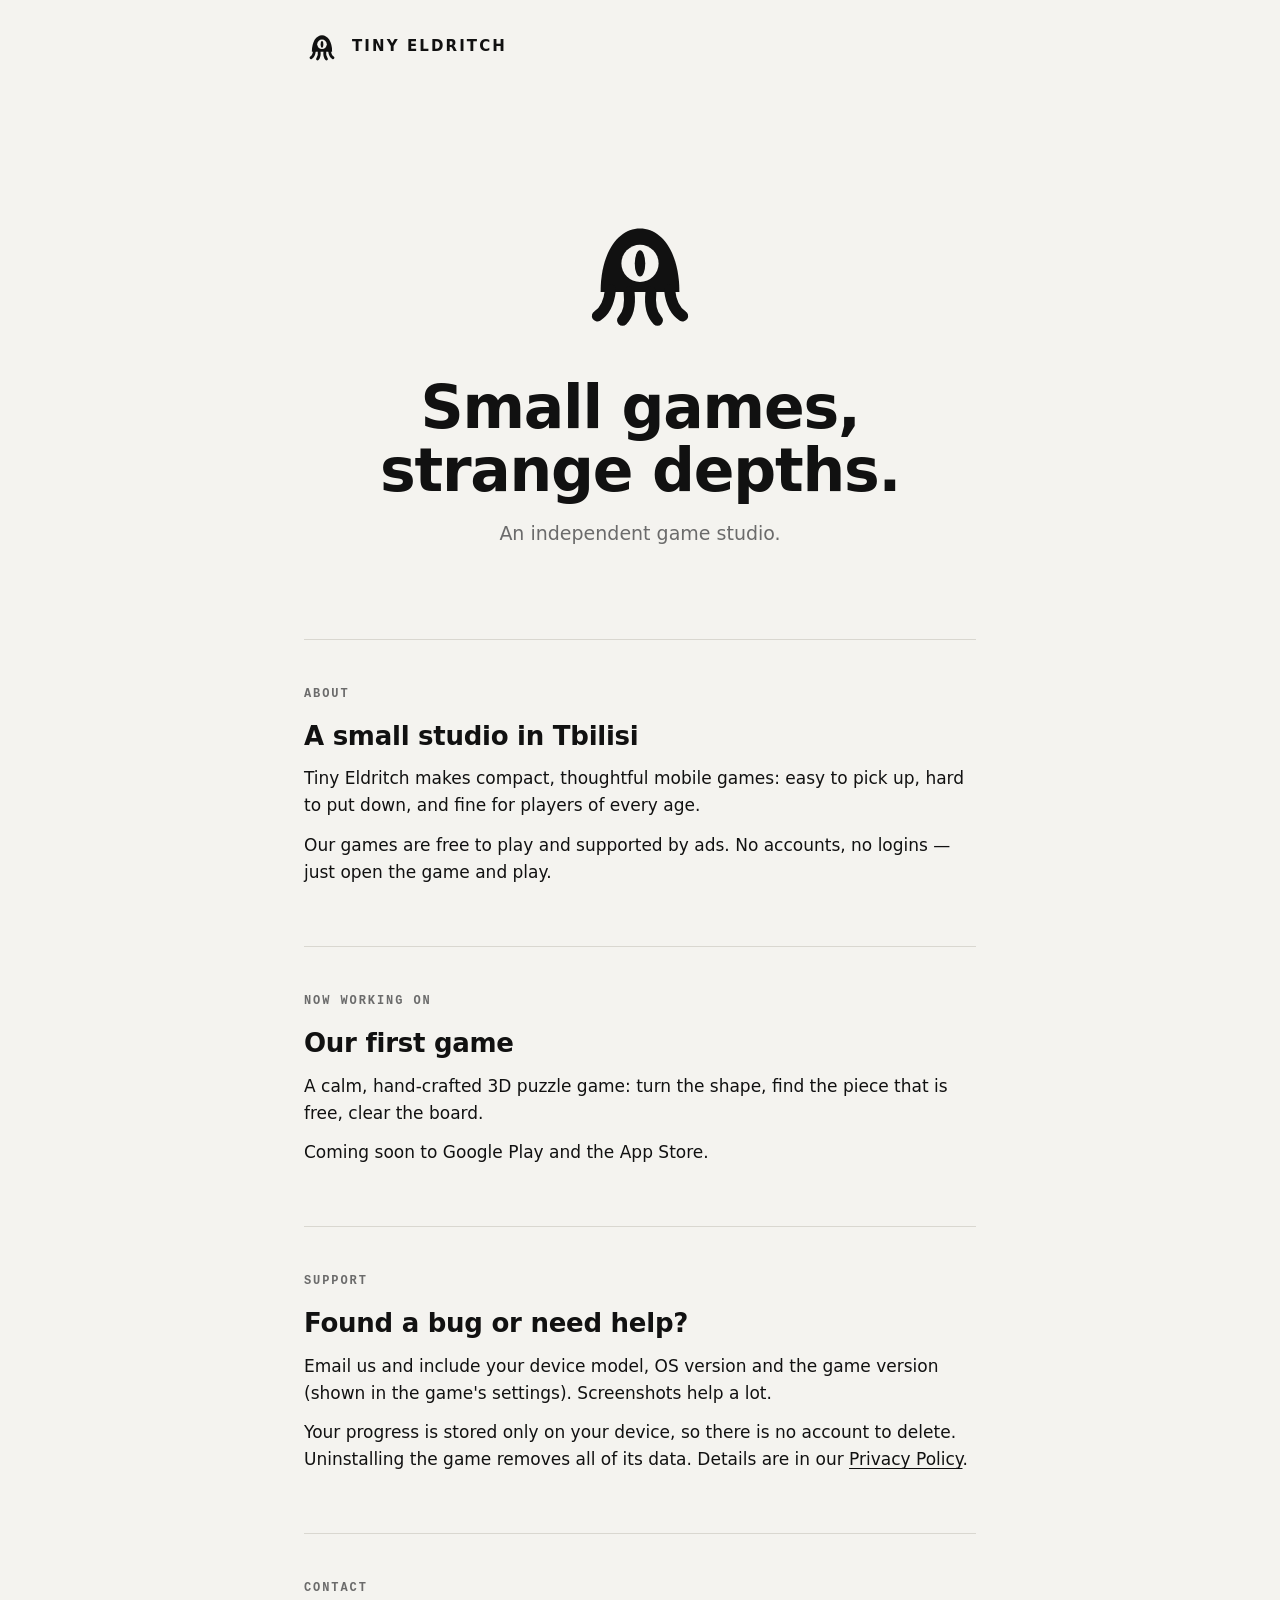
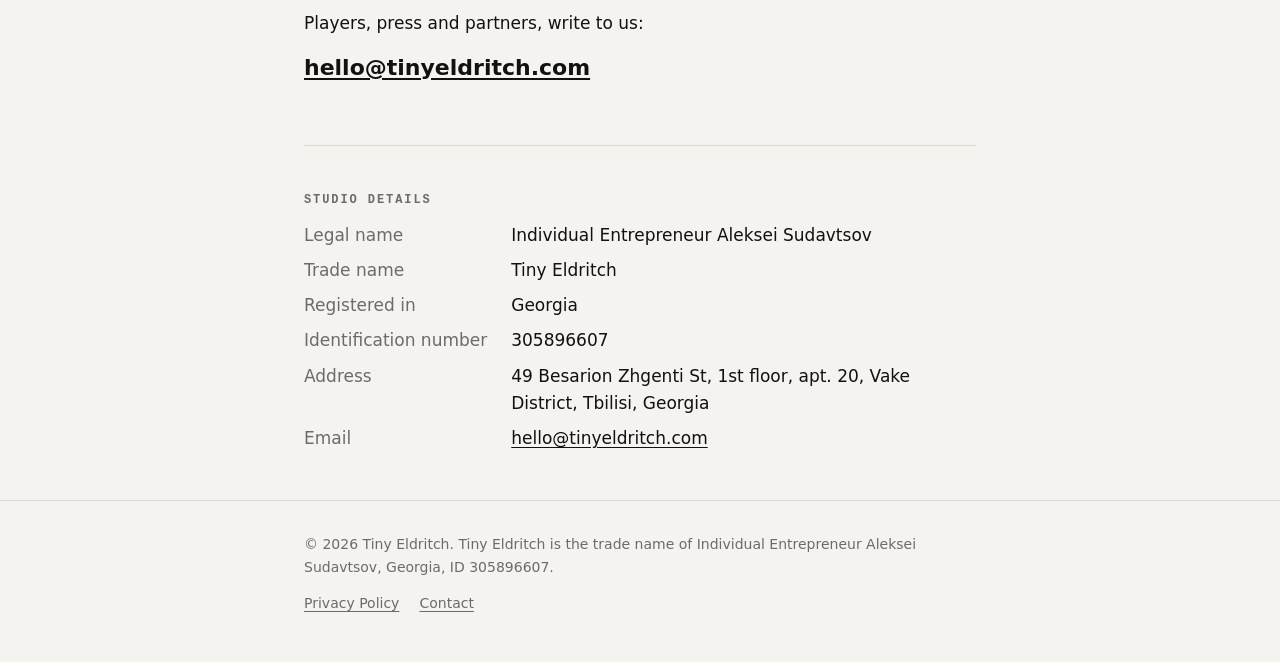
==== index.html @ 6f6beeda "Tiny Eldritch landing page and privacy policy" ====
<!doctype html>
<html lang="en">
<head>
  <meta charset="utf-8">
  <meta name="viewport" content="width=device-width, initial-scale=1">
  <title>Tiny Eldritch</title>
  <meta name="description" content="Tiny Eldritch is an independent game studio making small games with strange depths.">
  <link rel="icon" href="favicon.svg" type="image/svg+xml">
  <link rel="stylesheet" href="style.css">
  <meta property="og:title" content="Tiny Eldritch">
  <meta property="og:description" content="Small games, strange depths.">
  <meta property="og:image" content="https://tinyeldritch.com/logo.png">
</head>
<body>
  <svg width="0" height="0" style="position:absolute" aria-hidden="true">
    <symbol id="te-mark" viewBox="0 0 64 64">
      <g fill="currentColor" stroke="currentColor" stroke-linecap="round" stroke-width="5">
        <path stroke="none" d="M14 42 C14 24 22 13 32 13 C42 13 50 24 50 42 Z"/>
        <path fill="none" d="M18.5 41 q-1 9 -6 12"/>
        <path fill="none" d="M27 42 q1 9 -3 13"/>
        <path fill="none" d="M37 42 q-1 9 3 13"/>
        <path fill="none" d="M45.5 41 q1 9 6 12"/>
      </g>
      <circle cx="32" cy="29" r="8.5" style="fill: var(--bg)"/>
      <ellipse cx="32" cy="29" rx="2.4" ry="6" fill="currentColor"/>
    </symbol>
  </svg>

  <header>
    <div class="wrap">
      <a href="/"><svg class="mark" aria-hidden="true"><use href="#te-mark"/></svg><span class="wordmark">Tiny Eldritch</span></a>
    </div>
  </header>

  <main class="wrap">
    <div class="hero">
      <svg class="mark" role="img" aria-label="Tiny Eldritch logo"><use href="#te-mark"/></svg>
      <h1>Small games,<br>strange depths.</h1>
      <p>An independent game studio.</p>
    </div>

    <section>
      <p class="label">About</p>
      <h2>A small studio in Tbilisi</h2>
      <p>Tiny Eldritch makes compact, thoughtful mobile games: easy to pick up, hard to put down, and fine for players of every age.</p>
      <p>Our games are free to play and supported by ads. No accounts, no logins &mdash; just open the game and play.</p>
    </section>

    <section>
      <p class="label">Now working on</p>
      <h2>Our first game</h2>
      <p>A calm, hand-crafted 3D puzzle game: turn the shape, find the piece that is free, clear the board.</p>
      <p>Coming soon to Google Play and the App Store.</p>
    </section>

    <section>
      <p class="label">Support</p>
      <h2>Found a bug or need help?</h2>
      <p>Email us and include your device model, OS version and the game version (shown in the game's settings). Screenshots help a lot.</p>
      <p>Your progress is stored only on your device, so there is no account to delete. Uninstalling the game removes all of its data. Details are in our <a href="privacy.html">Privacy Policy</a>.</p>
    </section>

    <section>
      <p class="label">Contact</p>
      <p>Players, press and partners, write to us:</p>
      <p><a class="big-link" href="mailto:hello@tinyeldritch.com">hello@tinyeldritch.com</a></p>
    </section>

    <section>
      <p class="label">Studio details</p>
      <dl class="details">
        <dt>Legal name</dt><dd>Individual Entrepreneur Aleksei Sudavtsov</dd>
        <dt>Trade name</dt><dd>Tiny Eldritch</dd>
        <dt>Registered in</dt><dd>Georgia</dd>
        <dt>Identification number</dt><dd>305896607</dd>
        <dt>Address</dt><dd>49 Besarion Zhgenti St, 1st floor, apt. 20, Vake District, Tbilisi, Georgia</dd>
        <dt>Email</dt><dd><a href="mailto:hello@tinyeldritch.com">hello@tinyeldritch.com</a></dd>
      </dl>
    </section>
  </main>

  <footer>
    <div class="wrap">
      <p>&copy; 2026 Tiny Eldritch. Tiny Eldritch is the trade name of Individual Entrepreneur Aleksei Sudavtsov, Georgia, ID 305896607.</p>
      <nav><a href="privacy.html">Privacy Policy</a><a href="mailto:hello@tinyeldritch.com">Contact</a></nav>
    </div>
  </footer>
</body>
</html>
---- style.css ----
:root {
  --bg: #f4f3ef;
  --fg: #111111;
  --muted: #6b6b6b;
  --line: #d9d7d0;
  color-scheme: light dark;
}
@media (prefers-color-scheme: dark) {
  :root {
    --bg: #0e0e0e;
    --fg: #f1f0ec;
    --muted: #8f8f8f;
    --line: #2a2a2a;
  }
}

* { box-sizing: border-box; }

html, body { margin: 0; }

body {
  background: var(--bg);
  color: var(--fg);
  font: 17px/1.6 ui-sans-serif, system-ui, -apple-system, "Segoe UI", Roboto, Helvetica, Arial, sans-serif;
  -webkit-font-smoothing: antialiased;
}

a { color: inherit; text-underline-offset: 3px; }
a:hover { text-decoration-thickness: 2px; }

.wrap {
  max-width: 720px;
  margin: 0 auto;
  padding: 0 24px;
}

header .wrap {
  display: flex;
  align-items: center;
  gap: 12px;
  padding-top: 28px;
  padding-bottom: 28px;
}
header a { display: flex; align-items: center; gap: 12px; text-decoration: none; }

.mark { width: 36px; height: 36px; color: var(--fg); }

.wordmark {
  font-weight: 700;
  letter-spacing: 0.14em;
  text-transform: uppercase;
  font-size: 15px;
}

.hero {
  padding: 12vh 0 10vh;
  text-align: center;
}
.hero .mark { width: 140px; height: 140px; margin-bottom: 28px; }
.hero h1 {
  font-size: clamp(36px, 7vw, 60px);
  line-height: 1.05;
  letter-spacing: -0.02em;
  margin: 0 0 16px;
}
.hero p { color: var(--muted); font-size: 19px; margin: 0; }

section {
  border-top: 1px solid var(--line);
  padding: 48px 0;
}
.label {
  font: 600 12px/1 ui-monospace, "SFMono-Regular", Consolas, monospace;
  letter-spacing: 0.16em;
  text-transform: uppercase;
  color: var(--muted);
  margin: 0 0 16px;
}
section h2 { font-size: 26px; margin: 0 0 8px; letter-spacing: -0.01em; }
section p { margin: 0 0 12px; }

.big-link { font-size: 22px; font-weight: 600; }

.details {
  display: grid;
  grid-template-columns: max-content 1fr;
  gap: 8px 24px;
  margin: 0;
}
.details dt { color: var(--muted); }
.details dd { margin: 0; }
@media (max-width: 560px) {
  .details { grid-template-columns: 1fr; gap: 2px; }
  .details dd { margin-bottom: 10px; }
}

footer {
  border-top: 1px solid var(--line);
  padding: 32px 0 48px;
  color: var(--muted);
  font-size: 14px;
}
footer p { margin: 0 0 6px; }
footer nav { margin-top: 14px; display: flex; gap: 20px; }

/* Long-form pages (privacy policy) */
.doc { padding-top: 24px; padding-bottom: 64px; }
.doc h1 { font-size: 36px; letter-spacing: -0.02em; margin: 0 0 4px; }
.doc h2 { font-size: 20px; margin: 36px 0 8px; }
.doc .updated { color: var(--muted); margin: 0 0 32px; }
.doc ul { padding-left: 22px; }
.doc li { margin-bottom: 6px; }
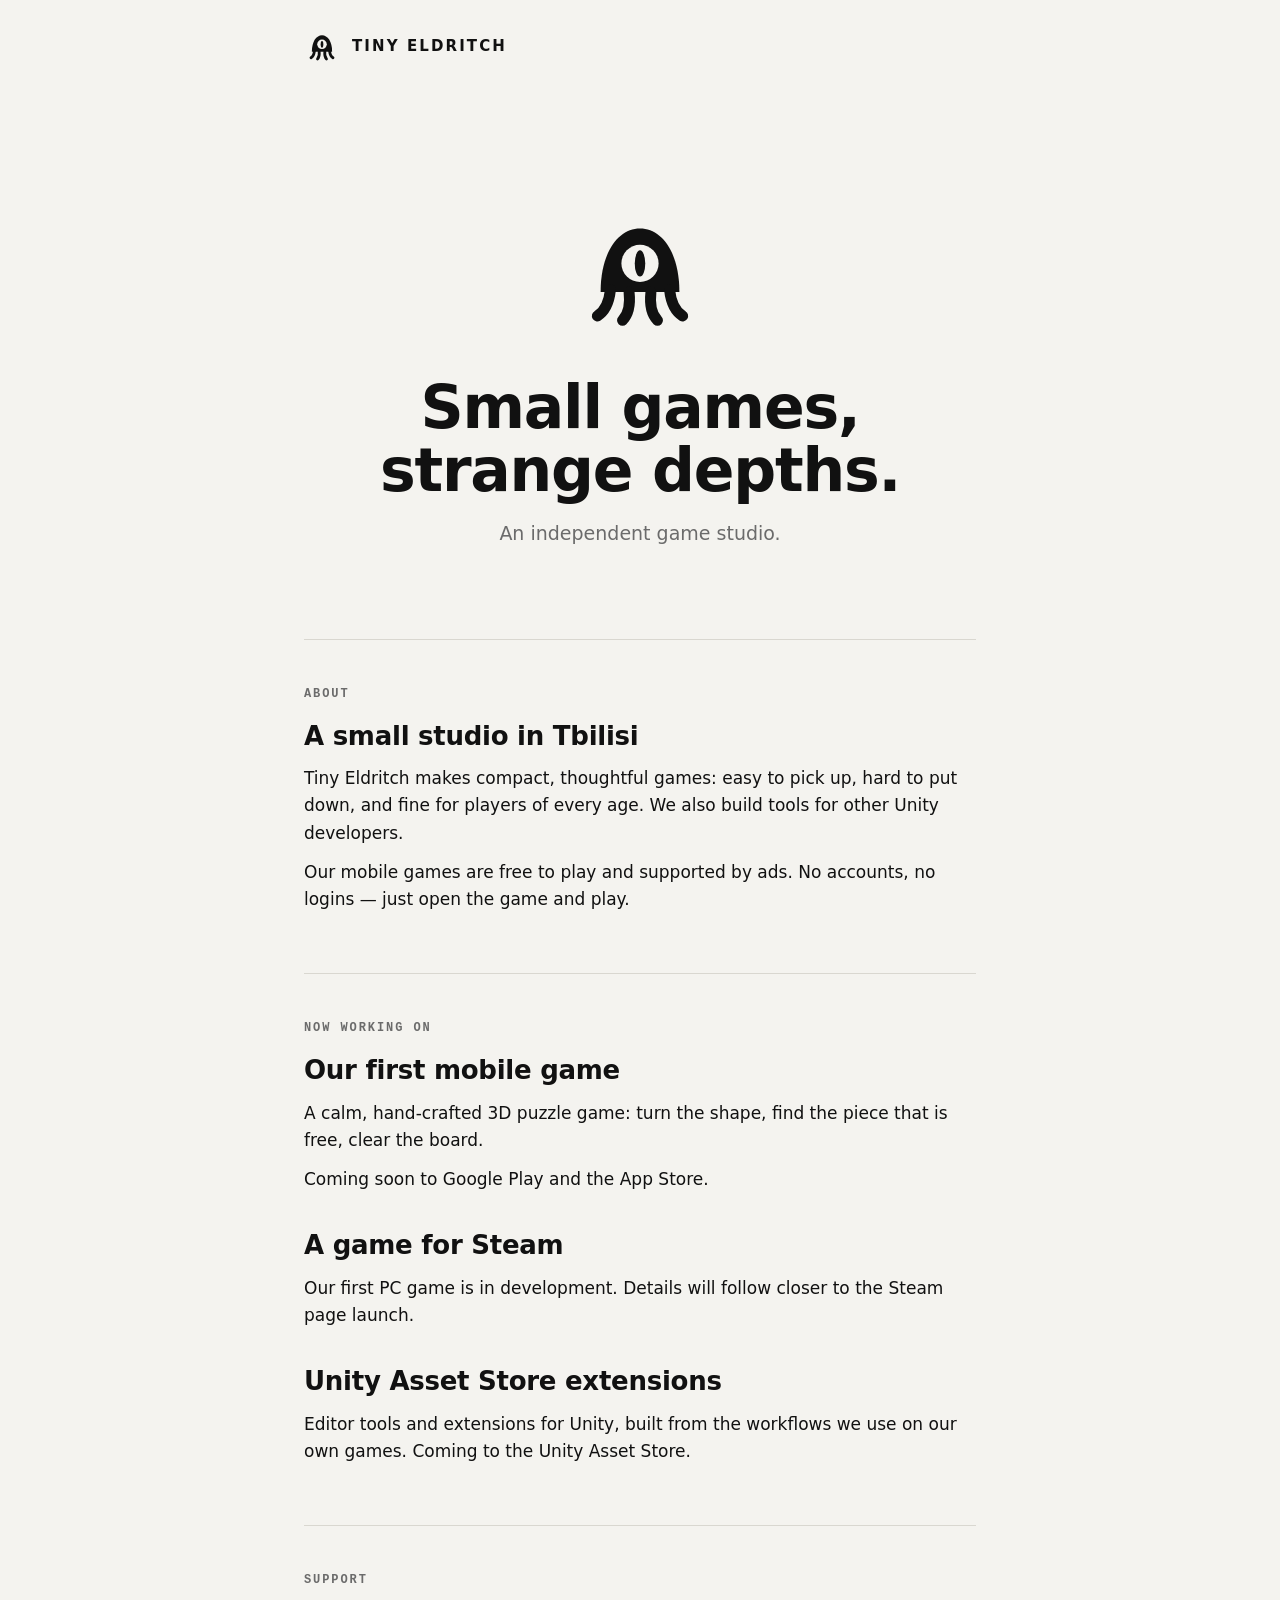
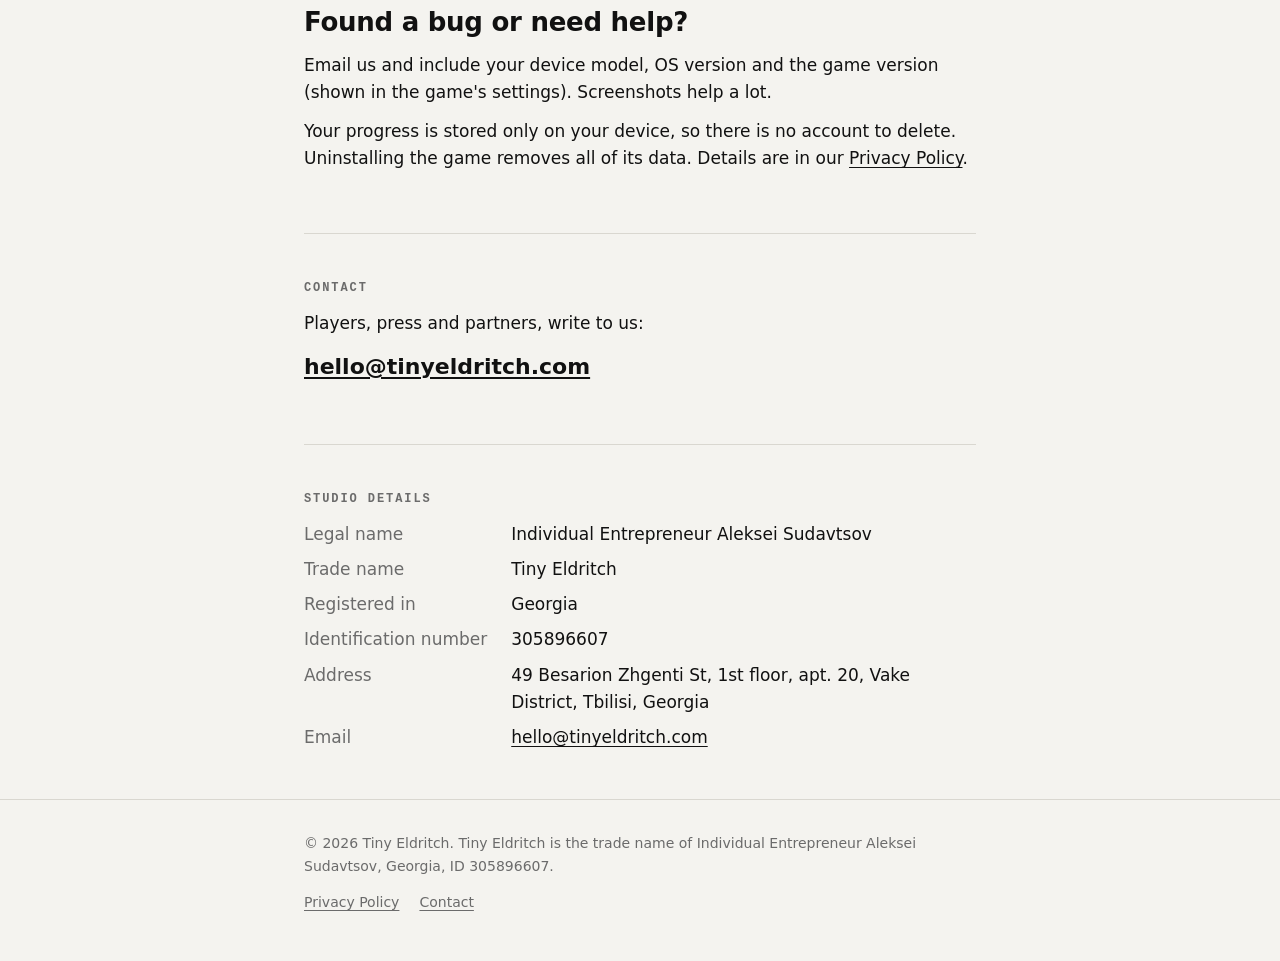
==== commit 395842d7: "Add section anchors and announce Steam game and Unity Asset Store tools Co-Authored-By: Claude Opus " ====
--- a/index.html
+++ b/index.html
@@ -4,7 +4,7 @@
   <meta charset="utf-8">
   <meta name="viewport" content="width=device-width, initial-scale=1">
   <title>Tiny Eldritch</title>
-  <meta name="description" content="Tiny Eldritch is an independent game studio making small games with strange depths.">
+  <meta name="description" content="Tiny Eldritch is an independent game studio making small games with strange depths for mobile and Steam, plus tools for the Unity Asset Store.">
   <link rel="icon" href="favicon.svg" type="image/svg+xml">
   <link rel="stylesheet" href="style.css">
   <meta property="og:title" content="Tiny Eldritch">
@@ -39,35 +39,48 @@
       <p>An independent game studio.</p>
     </div>
 
-    <section>
-      <p class="label">About</p>
+    <section id="about">
+      <p class="label"><a href="#about">About</a></p>
       <h2>A small studio in Tbilisi</h2>
-      <p>Tiny Eldritch makes compact, thoughtful mobile games: easy to pick up, hard to put down, and fine for players of every age.</p>
-      <p>Our games are free to play and supported by ads. No accounts, no logins &mdash; just open the game and play.</p>
+      <p>Tiny Eldritch makes compact, thoughtful games: easy to pick up, hard to put down, and fine for players of every age. We also build tools for other Unity developers.</p>
+      <p>Our mobile games are free to play and supported by ads. No accounts, no logins &mdash; just open the game and play.</p>
     </section>
 
-    <section>
-      <p class="label">Now working on</p>
-      <h2>Our first game</h2>
-      <p>A calm, hand-crafted 3D puzzle game: turn the shape, find the piece that is free, clear the board.</p>
-      <p>Coming soon to Google Play and the App Store.</p>
+    <section id="projects">
+      <p class="label"><a href="#projects">Now working on</a></p>
+
+      <div class="project" id="mobile">
+        <h2>Our first mobile game</h2>
+        <p>A calm, hand-crafted 3D puzzle game: turn the shape, find the piece that is free, clear the board.</p>
+        <p>Coming soon to Google Play and the App Store.</p>
+      </div>
+
+      <div class="project" id="steam">
+        <h2>A game for Steam</h2>
+        <p>Our first PC game is in development. Details will follow closer to the Steam page launch.</p>
+      </div>
+
+      <div class="project" id="asset-store">
+        <h2>Unity Asset Store extensions</h2>
+        <p>Editor tools and extensions for Unity, built from the workflows we use on our own games. Coming to the Unity Asset Store.</p>
+      </div>
     </section>
 
-    <section>
-      <p class="label">Support</p>
+    <section id="support">
+      <p class="label"><a href="#support">Support</a></p>
       <h2>Found a bug or need help?</h2>
       <p>Email us and include your device model, OS version and the game version (shown in the game's settings). Screenshots help a lot.</p>
       <p>Your progress is stored only on your device, so there is no account to delete. Uninstalling the game removes all of its data. Details are in our <a href="privacy.html">Privacy Policy</a>.</p>
     </section>
 
-    <section>
-      <p class="label">Contact</p>
+    <section id="contact">
+      <p class="label"><a href="#contact">Contact</a></p>
       <p>Players, press and partners, write to us:</p>
       <p><a class="big-link" href="mailto:hello@tinyeldritch.com">hello@tinyeldritch.com</a></p>
     </section>
 
-    <section>
-      <p class="label">Studio details</p>
+    <section id="details">
+      <p class="label"><a href="#details">Studio details</a></p>
       <dl class="details">
         <dt>Legal name</dt><dd>Individual Entrepreneur Aleksei Sudavtsov</dd>
         <dt>Trade name</dt><dd>Tiny Eldritch</dd>
@@ -82,7 +95,7 @@
   <footer>
     <div class="wrap">
       <p>&copy; 2026 Tiny Eldritch. Tiny Eldritch is the trade name of Individual Entrepreneur Aleksei Sudavtsov, Georgia, ID 305896607.</p>
-      <nav><a href="privacy.html">Privacy Policy</a><a href="mailto:hello@tinyeldritch.com">Contact</a></nav>
+      <nav><a href="privacy.html">Privacy Policy</a><a href="#contact">Contact</a></nav>
     </div>
   </footer>
 </body>
--- a/style.css
+++ b/style.css
@@ -110,3 +110,25 @@
 .doc .updated { color: var(--muted); margin: 0 0 32px; }
 .doc ul { padding-left: 22px; }
 .doc li { margin-bottom: 6px; }
+
+/* Section anchors */
+html { scroll-behavior: smooth; }
+@media (prefers-reduced-motion: reduce) { html { scroll-behavior: auto; } }
+[id] { scroll-margin-top: 24px; }
+
+.label a,
+.doc h2 a { text-decoration: none; }
+.label a::after,
+.doc h2 a::after {
+  content: " #";
+  opacity: 0;
+  transition: opacity .15s;
+}
+.label a:hover::after,
+.label a:focus-visible::after,
+.doc h2 a:hover::after,
+.doc h2 a:focus-visible::after { opacity: 1; }
+:target .label a::after,
+.doc h2:target a::after { opacity: 1; }
+
+.project + .project { margin-top: 32px; }
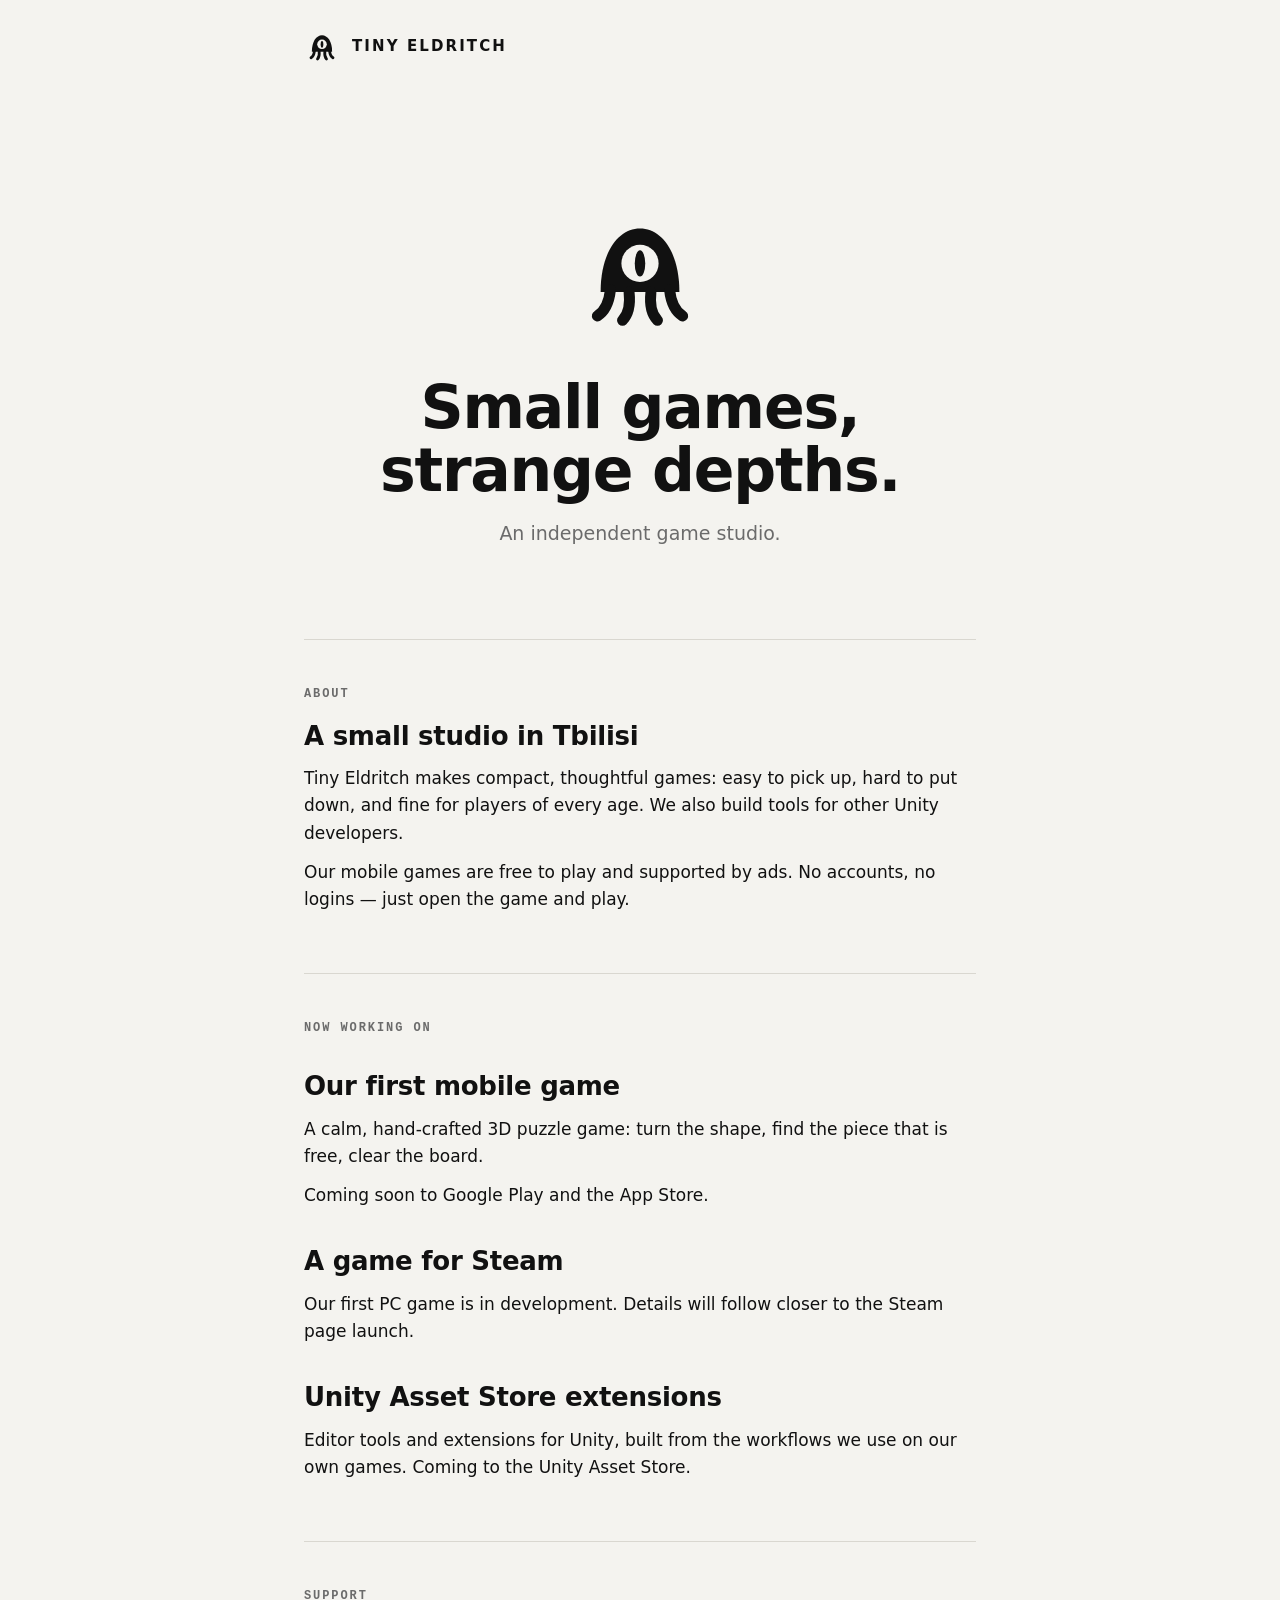
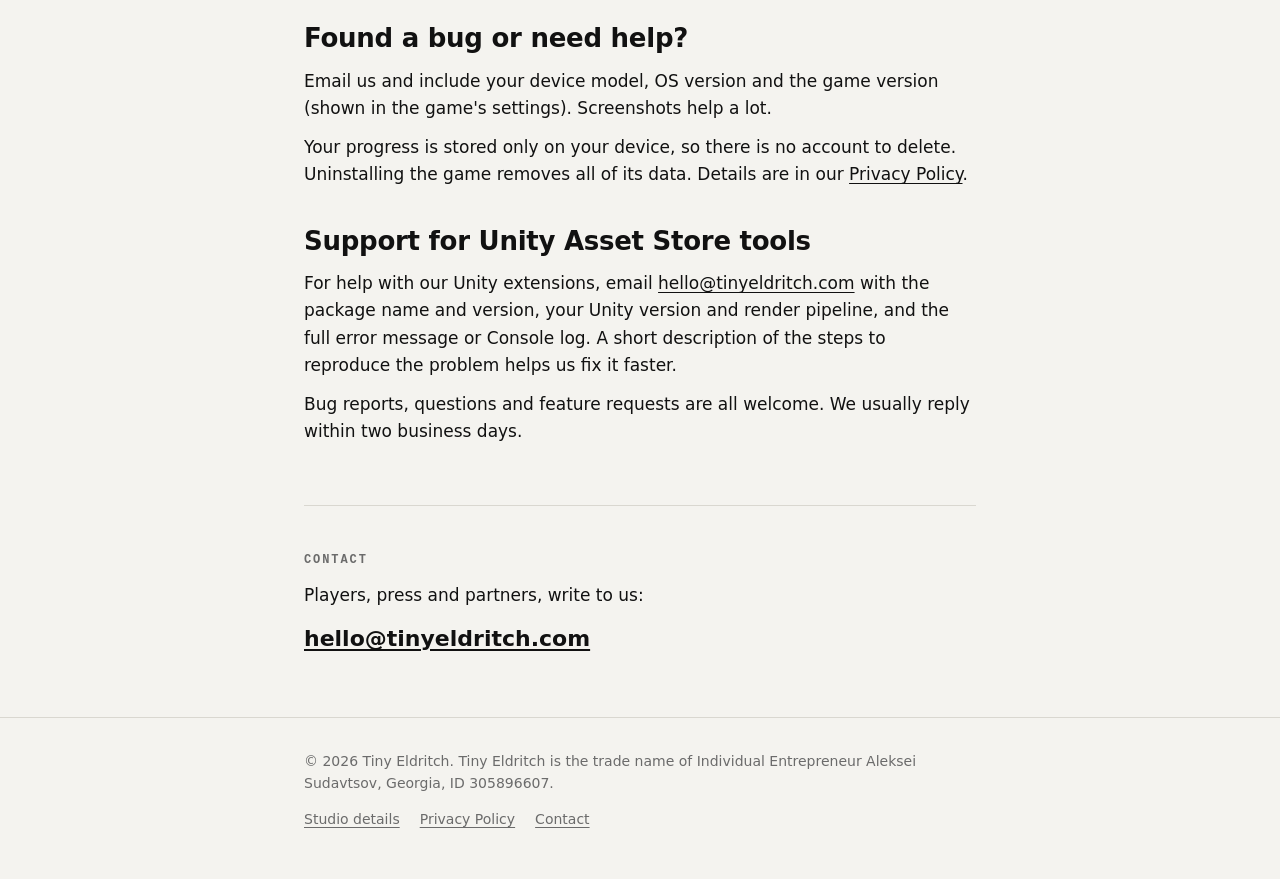
==== commit 9634f165: "Add Asset Store support info and move studio details to own page - Add a support subsection for Unit" ====
--- a/index.html
+++ b/index.html
@@ -71,6 +71,12 @@
       <h2>Found a bug or need help?</h2>
       <p>Email us and include your device model, OS version and the game version (shown in the game's settings). Screenshots help a lot.</p>
       <p>Your progress is stored only on your device, so there is no account to delete. Uninstalling the game removes all of its data. Details are in our <a href="privacy.html">Privacy Policy</a>.</p>
+
+      <div class="project" id="asset-store-support">
+        <h2>Support for Unity Asset Store tools</h2>
+        <p>For help with our Unity extensions, email <a href="mailto:hello@tinyeldritch.com">hello@tinyeldritch.com</a> with the package name and version, your Unity version and render pipeline, and the full error message or Console log. A short description of the steps to reproduce the problem helps us fix it faster.</p>
+        <p>Bug reports, questions and feature requests are all welcome. We usually reply within two business days.</p>
+      </div>
     </section>
 
     <section id="contact">
@@ -79,23 +85,12 @@
       <p><a class="big-link" href="mailto:hello@tinyeldritch.com">hello@tinyeldritch.com</a></p>
     </section>
 
-    <section id="details">
-      <p class="label"><a href="#details">Studio details</a></p>
-      <dl class="details">
-        <dt>Legal name</dt><dd>Individual Entrepreneur Aleksei Sudavtsov</dd>
-        <dt>Trade name</dt><dd>Tiny Eldritch</dd>
-        <dt>Registered in</dt><dd>Georgia</dd>
-        <dt>Identification number</dt><dd>305896607</dd>
-        <dt>Address</dt><dd>49 Besarion Zhgenti St, 1st floor, apt. 20, Vake District, Tbilisi, Georgia</dd>
-        <dt>Email</dt><dd><a href="mailto:hello@tinyeldritch.com">hello@tinyeldritch.com</a></dd>
-      </dl>
-    </section>
   </main>
 
   <footer>
     <div class="wrap">
       <p>&copy; 2026 Tiny Eldritch. Tiny Eldritch is the trade name of Individual Entrepreneur Aleksei Sudavtsov, Georgia, ID 305896607.</p>
-      <nav><a href="privacy.html">Privacy Policy</a><a href="#contact">Contact</a></nav>
+      <nav><a href="studio.html">Studio details</a><a href="privacy.html">Privacy Policy</a><a href="#contact">Contact</a></nav>
     </div>
   </footer>
 </body>
--- a/style.css
+++ b/style.css
@@ -131,4 +131,5 @@
 :target .label a::after,
 .doc h2:target a::after { opacity: 1; }
 
-.project + .project { margin-top: 32px; }
+.project + .project,
+p + .project { margin-top: 32px; }
